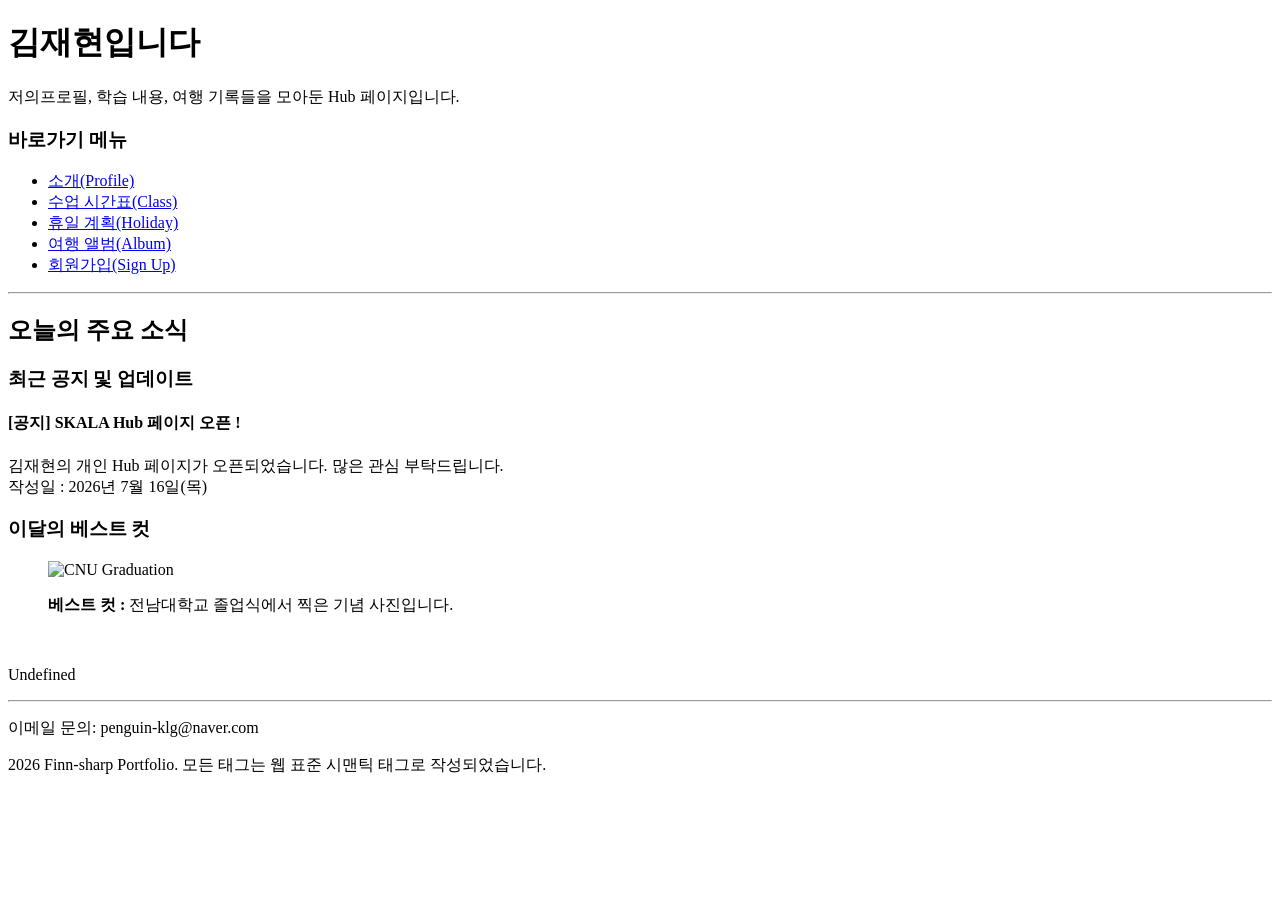
==== html/index.html @ 1177b096 "[FIX] - signUp.html 경로 수정" ====
<!DOCTYPE html>
<html lang="en">
<head>
    <meta charset="UTF-8">
    <meta name="viewport" content="width=device-width, initial-scale=1.0">
    <title>Welcome SKALA</title>
</head>
<body>
    <header>
        <h1>김재현입니다</h1>
        <p>저의프로필, 학습 내용, 여행 기록들을 모아둔 Hub 페이지입니다.</p>
    </header>
    <nav>
        <h3>바로가기 메뉴</h3>
        <ul>
            <li><a href="myProfile.html">소개(Profile)</a></li>
            <li><a href="myClass.html">수업 시간표(Class)</a></li>
            <li><a href="myHoliday.html">휴일 계획(Holiday)</a></li>
            <li><a href="myTrip.html">여행 앨범(Album)</a></li>
            <li><a href="signUp.html">회원가입(Sign Up)</a></li>
        </ul>
    </nav>
    <hr>
    <main>
        <section>
            <h2>오늘의 주요 소식</h2>
            <article>
                <h3>최근 공지 및 업데이트</h3>
                    <h4>[공지] SKALA Hub 페이지 오픈 !</h4>
                    <p>김재현의 개인 Hub 페이지가 오픈되었습니다. 많은 관심 부탁드립니다.
                    <br>작성일 : 2026년 7월 16일(목)</p>
            </article>
        </section>
        <section>
            <h3>이달의 베스트 컷</h3> 
            <figure>
                <img src="/media/img/graduate.png" alt="CNU Graduation" width="450">
                <p><b>베스트 컷 : </b> 전남대학교 졸업식에서 찍은 기념 사진입니다.</p><br>
            </figure>
        </section>
    </main>
    <aside>
        <p>Undefined</p>
    </aside> 
    <hr>       
    <footer>
        <p>이메일 문의: penguin-klg@naver.com</p>
        <p>2026 Finn-sharp Portfolio. 모든 태그는 웹 표준 시맨틱 태그로 작성되었습니다.</p>
    </footer>
</body>
</html>
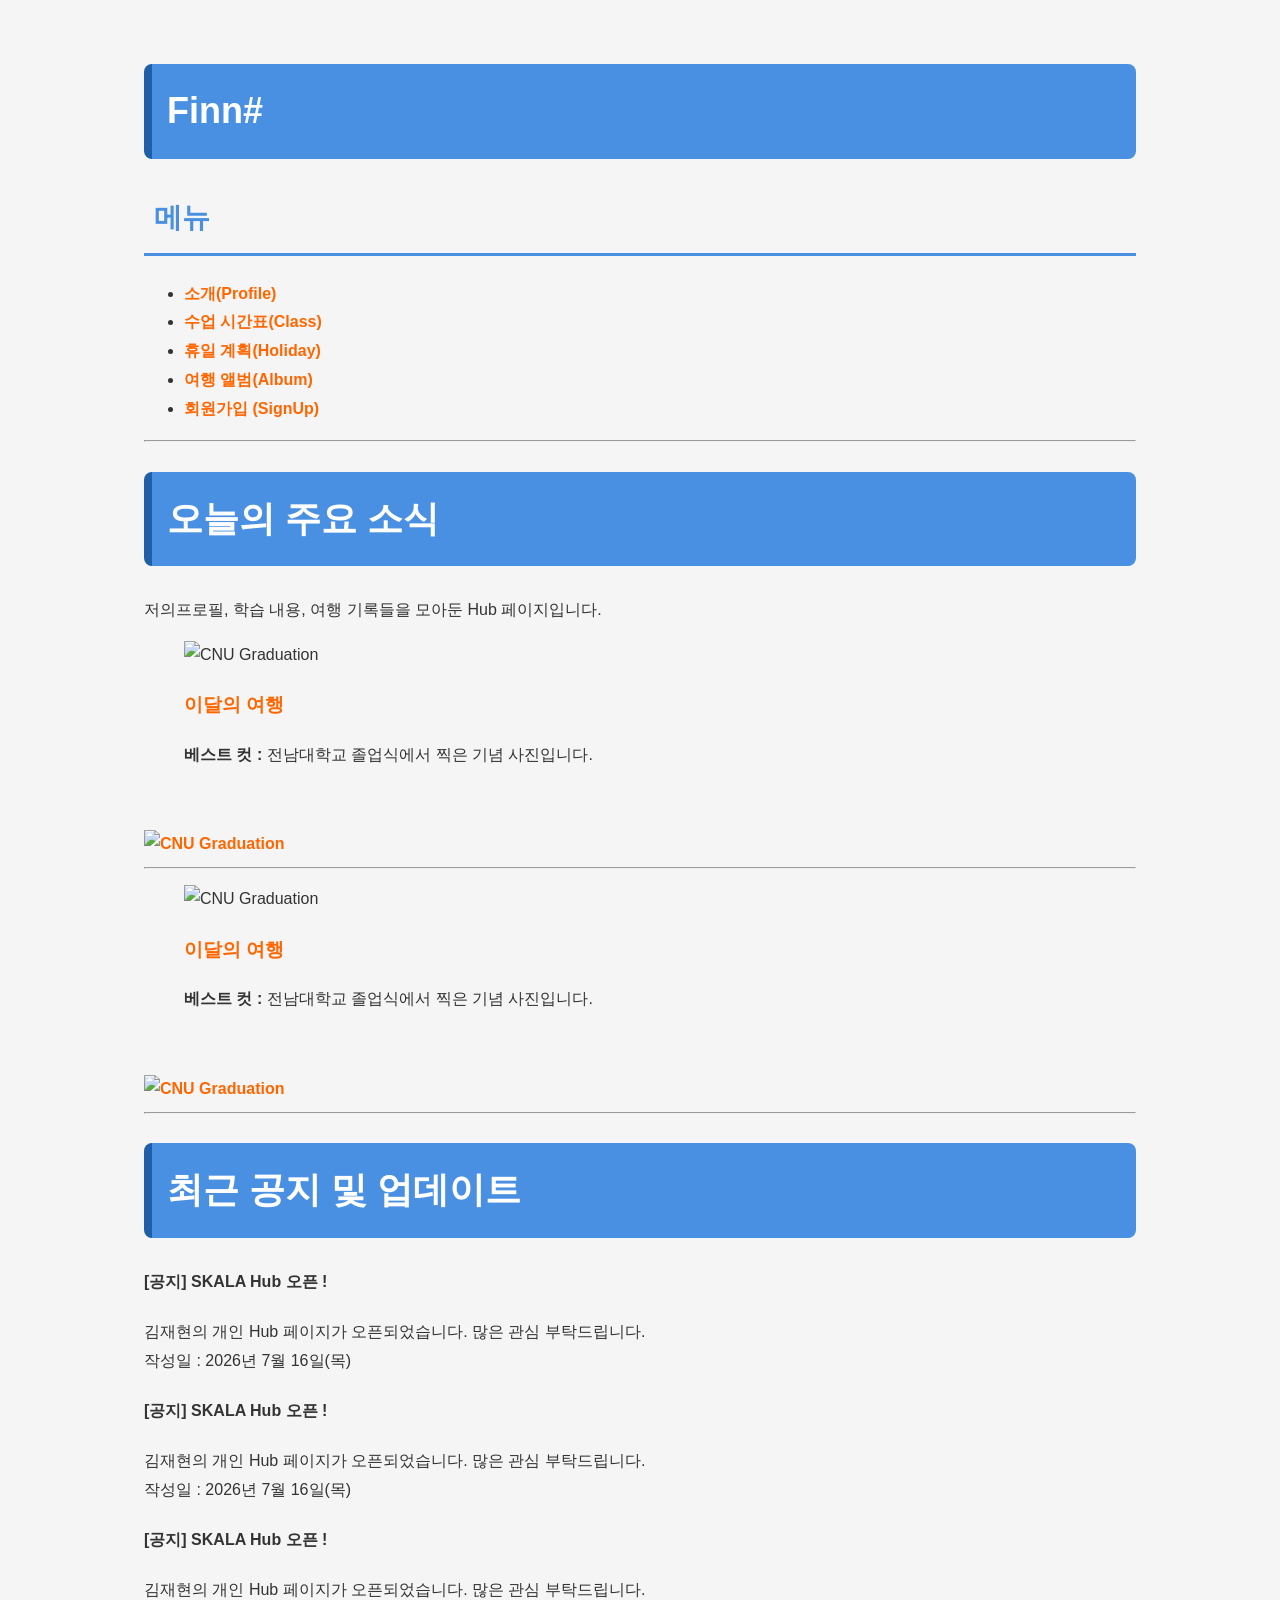
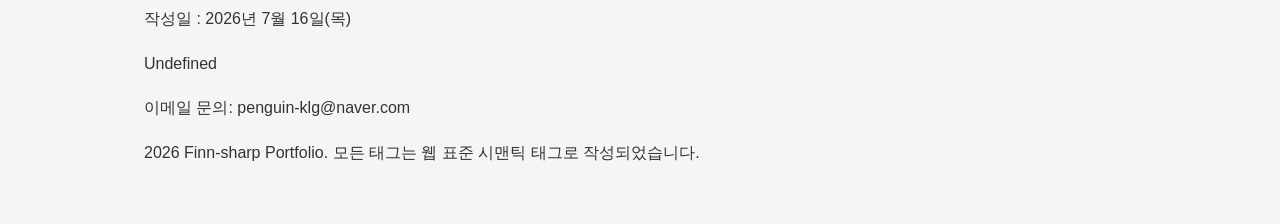
==== commit 800e2a04: "[sub2.2] - class=container, trip-card 추가" ====
--- a/html/index.html
+++ b/html/index.html
@@ -4,48 +4,80 @@
     <meta charset="UTF-8">
     <meta name="viewport" content="width=device-width, initial-scale=1.0">
     <title>Welcome SKALA</title>
+    <link rel="stylesheet" href="../css/style.css">
 </head>
 <body>
-    <header>
-        <h1>김재현입니다</h1>
-        <p>저의프로필, 학습 내용, 여행 기록들을 모아둔 Hub 페이지입니다.</p>
-    </header>
-    <nav>
-        <h3>바로가기 메뉴</h3>
-        <ul>
-            <li><a href="myProfile.html">소개(Profile)</a></li>
-            <li><a href="myClass.html">수업 시간표(Class)</a></li>
-            <li><a href="myHoliday.html">휴일 계획(Holiday)</a></li>
-            <li><a href="myTrip.html">여행 앨범(Album)</a></li>
-            <li><a href="signUp.html">회원가입(Sign Up)</a></li>
-        </ul>
-    </nav>
-    <hr>
-    <main>
-        <section>
-            <h2>오늘의 주요 소식</h2>
-            <article>
-                <h3>최근 공지 및 업데이트</h3>
-                    <h4>[공지] SKALA Hub 페이지 오픈 !</h4>
-                    <p>김재현의 개인 Hub 페이지가 오픈되었습니다. 많은 관심 부탁드립니다.
-                    <br>작성일 : 2026년 7월 16일(목)</p>
-            </article>
-        </section>
-        <section>
-            <h3>이달의 베스트 컷</h3> 
-            <figure>
-                <img src="/media/img/graduate.png" alt="CNU Graduation" width="450">
-                <p><b>베스트 컷 : </b> 전남대학교 졸업식에서 찍은 기념 사진입니다.</p><br>
-            </figure>
-        </section>
-    </main>
-    <aside>
-        <p>Undefined</p>
-    </aside> 
-    <hr>       
-    <footer>
-        <p>이메일 문의: penguin-klg@naver.com</p>
-        <p>2026 Finn-sharp Portfolio. 모든 태그는 웹 표준 시맨틱 태그로 작성되었습니다.</p>
-    </footer>
+    <div class="container">
+
+        <header>
+            <h1>Finn#</h1>
+            <h2 class="main_sub_text">메뉴</h2>
+            <nav>
+                <ul>
+                    <li><a href="myProfile.html">소개(Profile)</a></li>
+                    <li><a href="myClass.html">수업 시간표(Class)</a></li>
+                    <li><a href="myHoliday.html">휴일 계획(Holiday)</a></li>
+                    <li><a href="myTrip.html">여행 앨범(Album)</a></li>
+                    <li><a href="signUp.html">회원가입 (SignUp)</a></li>
+                </ul>
+            </nav>
+        </header>
+        <hr>
+        <main>
+            <section>
+                <h1 class="main_title">오늘의 주요 소식</h1>
+                <p>저의프로필, 학습 내용, 여행 기록들을 모아둔 Hub 페이지입니다.</p>
+            </section>
+            <section>
+                <figure class="card_info_box">
+                    <img src="/media/img/graduate.png" alt="CNU Graduation">
+                    <h3><a href="myTrip.html">이달의 여행</a></h3> 
+                    <p><b>베스트 컷 : </b> 전남대학교 졸업식에서 찍은 기념 사진입니다.</p><br>
+                </figure>
+                <div class="card_image_box">
+                    <a href="myTrip.html"><img src="/media/img/graduate.png" alt="CNU Graduation"></a>
+                </div>
+            </section>
+            <hr>
+            <section>
+                <figure class="card_info_box">
+                    <img src="/media/img/graduate.png" alt="CNU Graduation">
+                    <h3><a href="myTrip.html">이달의 여행</a></h3> 
+                    <p><b>베스트 컷 : </b> 전남대학교 졸업식에서 찍은 기념 사진입니다.</p><br>
+                </figure>
+                <div class="card_image_box">
+                    <a href="myTrip.html"><img src="/media/img/graduate.png" alt="CNU Graduation"></a>
+                </div>
+            </section>
+            <hr>
+            <section>    
+                <h1 class="main_title">최근 공지 및 업데이트</h1>
+                <article class="main_notice_card">                
+                        <h4 class="main_notice_title">[공지] SKALA Hub 오픈 !</h4>
+                        <p class="main_notice_text">김재현의 개인 Hub 페이지가 오픈되었습니다. 많은 관심 부탁드립니다.
+                        <br>작성일 : 2026년 7월 16일(목)</p>
+                </article>
+                <article class="main_notice_card">
+                        <h4 class="main_notice_title">[공지] SKALA Hub 오픈 !</h4>
+                        <p class="main_notice_text">김재현의 개인 Hub 페이지가 오픈되었습니다. 많은 관심 부탁드립니다.
+                        <br>작성일 : 2026년 7월 16일(목)</p>
+                </article>
+                <article class="main_notice_card">
+                        <h4 class="main_notice_title">[공지] SKALA Hub 오픈 !</h4>
+                        <p class="main_notice_text">김재현의 개인 Hub 페이지가 오픈되었습니다. 많은 관심 부탁드립니다.
+                        <br>작성일 : 2026년 7월 16일(목)</p>
+                </article>
+            </section>
+        </main>      
+        <footer>
+            <div>
+                <aside>
+                    <p>Undefined</p>
+                </aside> 
+                <p>이메일 문의: penguin-klg@naver.com</p>
+                <p>2026 Finn-sharp Portfolio. 모든 태그는 웹 표준 시맨틱 태그로 작성되었습니다.</p>
+            </div>
+        </footer>
+    </div>
 </body>
 </html>
--- a/css/style.css
+++ b/css/style.css
@@ -0,0 +1,54 @@
+/* 전체 페이지 스타일 */
+body {
+    font-family: "Noto Sans KR", sans-serif;
+    background-color: #f4f8fb;
+    color: #333;
+    line-height: 1.8;
+    margin: 0;
+    padding: 20px;
+}
+
+/* 제목 스타일 */
+h1 {
+    color: #ffffff;
+    background-color: #4a90e2;
+    font-size: 36px;
+    padding: 15px;
+    border-left: 8px solid #1f5fa8;
+    border-radius: 8px;
+}
+
+h2 {
+    color: #4a90e2;
+    font-size: 28px;
+    padding: 10px;
+    border-bottom: 3px solid #4a90e2;
+}
+
+/* 링크 스타일 */
+a {
+    color: #ff6600;
+    text-decoration: none;
+    font-weight: bold;
+}
+
+
+/* subject 2.2 - 박스 모델의 이해*/
+a:hover {
+    color: #cc3300;
+    text-decoration: underline;
+}
+
+
+body {
+    margin: 0;
+    background-color: #f5f5f5;
+    font-family: Arial, sans-serif;
+}
+
+.container {
+    width: 80%;
+    max-width: 1000px;
+    margin: 0 auto;   /* 가운데 정렬 */
+    padding: 20px;
+}
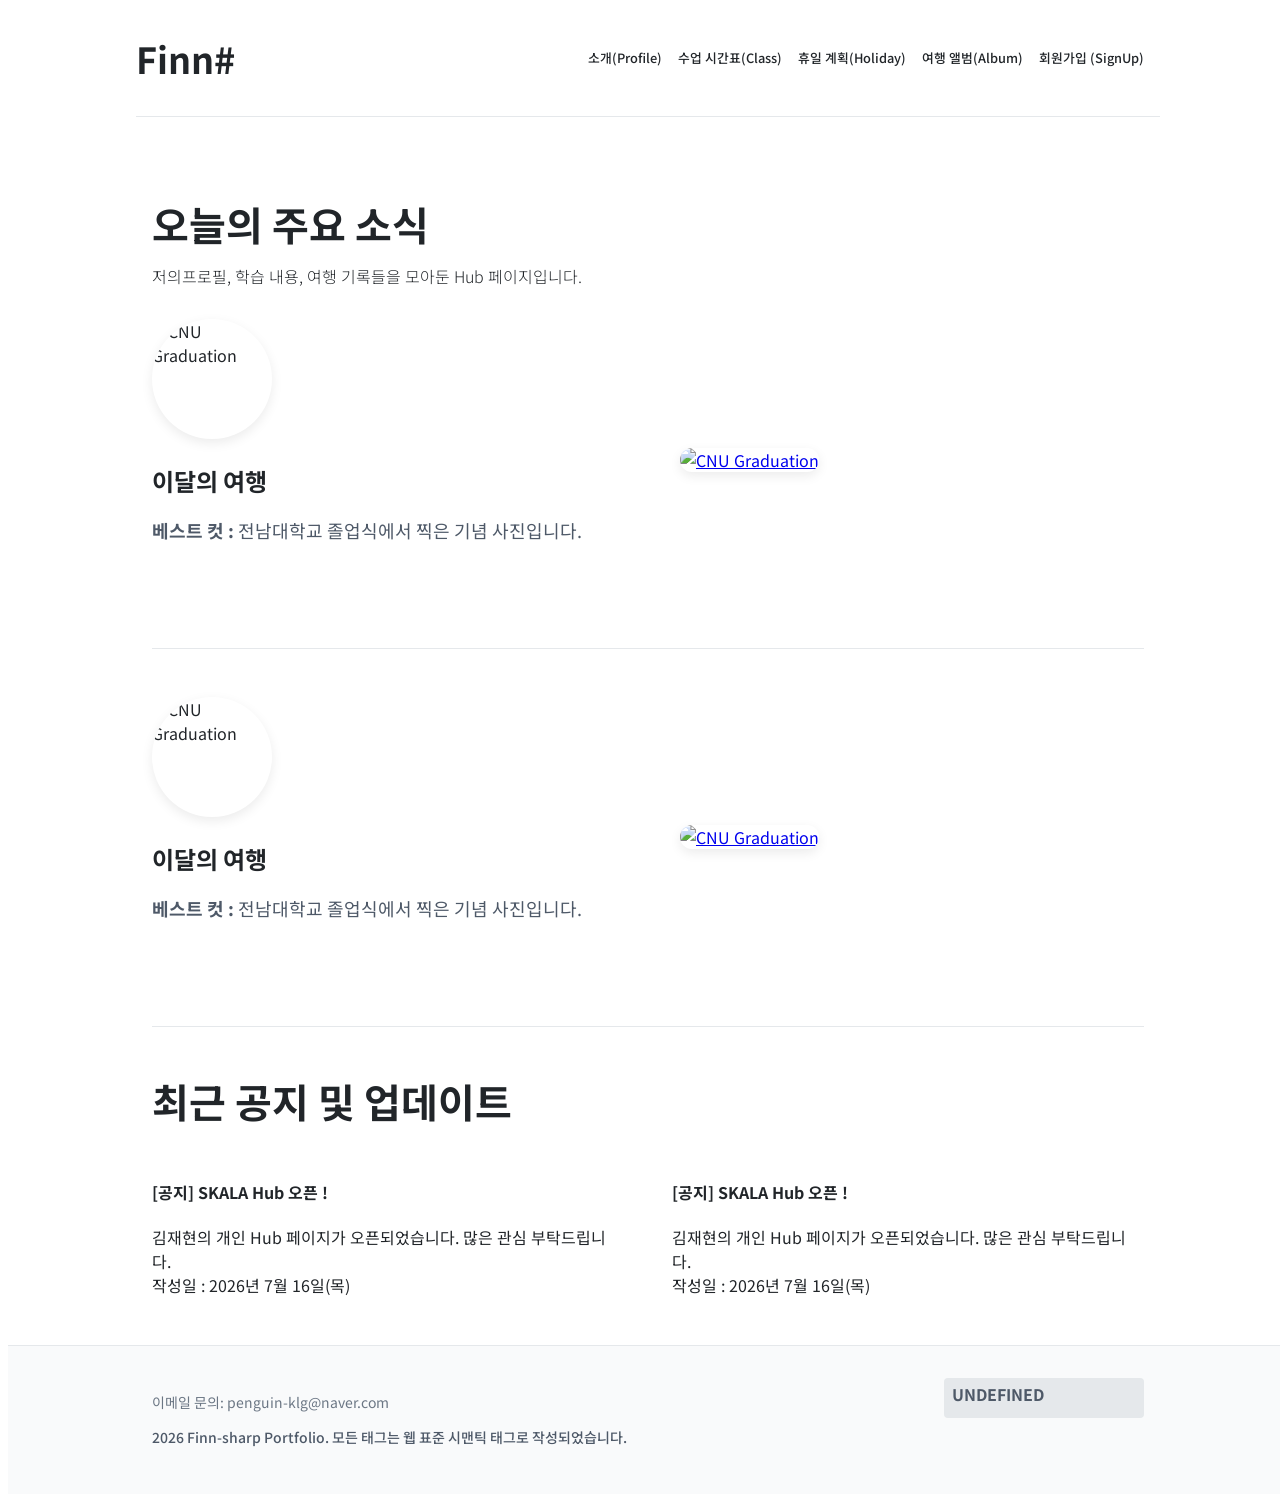
==== commit 1af31aba: "Merge pull request #10 from finn-sharp/sub2.4/layout [Subject] 과제 2.4 수행에 따른 병합 요청" ====
--- a/html/index.html
+++ b/html/index.html
@@ -7,77 +7,75 @@
     <link rel="stylesheet" href="../css/style.css">
 </head>
 <body>
-    <div class="container">
-
-        <header>
-            <h1>Finn#</h1>
-            <h2 class="main_sub_text">메뉴</h2>
-            <nav>
-                <ul>
-                    <li><a href="myProfile.html">소개(Profile)</a></li>
-                    <li><a href="myClass.html">수업 시간표(Class)</a></li>
-                    <li><a href="myHoliday.html">휴일 계획(Holiday)</a></li>
-                    <li><a href="myTrip.html">여행 앨범(Album)</a></li>
-                    <li><a href="signUp.html">회원가입 (SignUp)</a></li>
-                </ul>
-            </nav>
-        </header>
-        <hr>
-        <main>
-            <section>
-                <h1 class="main_title">오늘의 주요 소식</h1>
-                <p>저의프로필, 학습 내용, 여행 기록들을 모아둔 Hub 페이지입니다.</p>
-            </section>
-            <section>
-                <figure class="card_info_box">
+    <header>
+        <h1 class="logo"><a href="index.html">Finn#</a></h1>
+        <h1 class="main_sub_text">메뉴</h1>
+        <nav>
+            <ul class="main_nav">
+                <li><a href="myProfile.html">소개(Profile)</a></li>
+                <li><a href="myClass.html">수업 시간표(Class)</a></li>
+                <li><a href="myHoliday.html">휴일 계획(Holiday)</a></li>
+                <li><a href="myTrip.html">여행 앨범(Album)</a></li>
+                <li><a href="signUp.html">회원가입 (SignUp)</a></li>
+            </ul>
+        </nav>
+    </header>
+    <hr>
+    <main class="container">
+        <section class="main_title">
+            <h1>오늘의 주요 소식</h1>
+            <p>저의프로필, 학습 내용, 여행 기록들을 모아둔 Hub 페이지입니다.</p>
+        </section>
+        <section class=""card_info>
+            <div class="card_info_box">
+                <figure >
                     <img src="/media/img/graduate.png" alt="CNU Graduation">
                     <h3><a href="myTrip.html">이달의 여행</a></h3> 
                     <p><b>베스트 컷 : </b> 전남대학교 졸업식에서 찍은 기념 사진입니다.</p><br>
                 </figure>
-                <div class="card_image_box">
-                    <a href="myTrip.html"><img src="/media/img/graduate.png" alt="CNU Graduation"></a>
-                </div>
-            </section>
+                <a class="card_info_image" href="myTrip.html">
+                    <img src="/media/img/graduate.png" alt="CNU Graduation">
+                </a>
+            </div>
             <hr>
-            <section>
-                <figure class="card_info_box">
+            <div class="card_info_box">
+                <figure >
                     <img src="/media/img/graduate.png" alt="CNU Graduation">
                     <h3><a href="myTrip.html">이달의 여행</a></h3> 
                     <p><b>베스트 컷 : </b> 전남대학교 졸업식에서 찍은 기념 사진입니다.</p><br>
                 </figure>
-                <div class="card_image_box">
-                    <a href="myTrip.html"><img src="/media/img/graduate.png" alt="CNU Graduation"></a>
-                </div>
-            </section>
-            <hr>
-            <section>    
-                <h1 class="main_title">최근 공지 및 업데이트</h1>
-                <article class="main_notice_card">                
-                        <h4 class="main_notice_title">[공지] SKALA Hub 오픈 !</h4>
-                        <p class="main_notice_text">김재현의 개인 Hub 페이지가 오픈되었습니다. 많은 관심 부탁드립니다.
-                        <br>작성일 : 2026년 7월 16일(목)</p>
-                </article>
-                <article class="main_notice_card">
-                        <h4 class="main_notice_title">[공지] SKALA Hub 오픈 !</h4>
-                        <p class="main_notice_text">김재현의 개인 Hub 페이지가 오픈되었습니다. 많은 관심 부탁드립니다.
-                        <br>작성일 : 2026년 7월 16일(목)</p>
-                </article>
-                <article class="main_notice_card">
-                        <h4 class="main_notice_title">[공지] SKALA Hub 오픈 !</h4>
-                        <p class="main_notice_text">김재현의 개인 Hub 페이지가 오픈되었습니다. 많은 관심 부탁드립니다.
-                        <br>작성일 : 2026년 7월 16일(목)</p>
-                </article>
-            </section>
-        </main>      
-        <footer>
+                <a class="card_info_image" href="myTrip.html">
+                    <img src="/media/img/graduate.png" alt="CNU Graduation">
+                </a>
+            </div>
+        </section>
+        <hr>
+        <section class="main_title">
+            <h1>최근 공지 및 업데이트</h1>
+        </section>
+        <section class="card_notice">    
+            <article class="card_notice_item">                
+                    <h4 class="card_notice_title">[공지] SKALA Hub 오픈 !</h4>
+                    <p class="card_notice_summary">김재현의 개인 Hub 페이지가 오픈되었습니다. 많은 관심 부탁드립니다.
+                    <br>작성일 : 2026년 7월 16일(목)</p>
+            </article>
+            <article class="card_notice_item">
+                    <h4 class="card_notice_title">[공지] SKALA Hub 오픈 !</h4>
+                    <p class="card_notice_summary">김재현의 개인 Hub 페이지가 오픈되었습니다. 많은 관심 부탁드립니다.
+                    <br>작성일 : 2026년 7월 16일(목)</p>
+            </article>
+        </section>
+    </main>      
+    <footer>
+        <div class="container">
+            <aside> 
+                <p>Undefined</p>
+            </aside> 
             <div>
-                <aside>
-                    <p>Undefined</p>
-                </aside> 
                 <p>이메일 문의: penguin-klg@naver.com</p>
                 <p>2026 Finn-sharp Portfolio. 모든 태그는 웹 표준 시맨틱 태그로 작성되었습니다.</p>
             </div>
-        </footer>
-    </div>
+        </div>
+    </footer>
 </body>
 </html>
--- a/css/style.css
+++ b/css/style.css
@@ -1,54 +1,581 @@
-/* 전체 페이지 스타일 */
+/* ==========================================================================
+   1. GOOGLE FONTS (구글 폰트 불러오기)
+   ========================================================================== */
+@import url('https://fonts.googleapis.com/css2?family=Noto+Sans+KR:wght@400;500;700&display=swap');
+
+/* ==========================================================================
+   2. GLOBAL & HEADER STYLE (기본 공통 및 상단 바)
+   ========================================================================== */
+* {
+  box-sizing: border-box;
+  font-family: 'Noto Sans KR', -apple-system, BlinkMacSystemFont, sans-serif;
+}
+figure {
+  margin:0; /* figure 자체적으로 적용되는 margin이 있음 */
+  margin-bottom: 2rem;
+}
+
 body {
-    font-family: "Noto Sans KR", sans-serif;
-    background-color: #f4f8fb;
-    color: #333;
-    line-height: 1.8;
-    margin: 0;
+  /* layout */
+  display:flex;
+  flex-direction: column;
+  width: 100%;
+  height: 100%;
+  min-width: 600px;
+  min-height: 100vh;
+  
+  /* skin */
+  background-color: #ffffff;
+  color: #212529;
+}
+main {
+  flex:1;
+}
+
+/* 전체 h1,h2 tag 대상 제목 스타일 변경 */
+h1 {
+    color: #212529;
+    font-size: 36px;
+}
+
+h2 {
+    color: black;
+    font-size: 28px;
+    padding-bottom: 15px;
+    border-bottom: 3px solid #212529;
+}
+/* 회원가입 페이지 */
+button,
+input[type="submit"],
+input[type="reset"] {
+    background-color: #212529;
+    color: white;
+    border: none;
+    padding: 12px 30px;
+    border-radius: 8px;
+    font-size: 16px;
+    font-weight: bold;
+    cursor: pointer;
+    transition: background-color 0.3s;
+}
+
+#userEmail,
+select[name="emailDomain"] {
+    width: auto;
+}
+
+button:hover,
+input[type="submit"]:hover,
+input[type="reset"]:hover {
+    background-color: #212529;
+}
+
+input[type="text"],
+input[type="password"],
+input[type="date"],
+select,
+textarea {
+    width: 100%;
+    padding: 10px;
+    border: 1px solid #706f6f;
+    border-radius: 8px;
+    box-sizing: border-box;
+}
+
+input[type="radio"],
+input[type="checkbox"] {
+    width: auto;
+    margin-right: 5px;
+}
+
+fieldset {
+    border: 2px solid #212529;
+    border-radius: 10px;
     padding: 20px;
-}
-
-/* 제목 스타일 */
-h1 {
-    color: #ffffff;
-    background-color: #4a90e2;
-    font-size: 36px;
-    padding: 15px;
-    border-left: 8px solid #1f5fa8;
-    border-radius: 8px;
-}
-
-h2 {
-    color: #4a90e2;
-    font-size: 28px;
-    padding: 10px;
-    border-bottom: 3px solid #4a90e2;
-}
-
-/* 링크 스타일 */
-a {
-    color: #ff6600;
-    text-decoration: none;
+    margin-bottom: 20px;
+    background-color:white;
+}
+
+legend {
     font-weight: bold;
-}
-
-
-/* subject 2.2 - 박스 모델의 이해*/
-a:hover {
-    color: #cc3300;
-    text-decoration: underline;
-}
-
-
-body {
-    margin: 0;
-    background-color: #f5f5f5;
-    font-family: Arial, sans-serif;
+    color: #212529;
+    padding: 0 10px;
+}
+
+/* 시간표 페이지  */
+table {
+    width: 100%;
+    border-collapse: collapse;
+    margin-top: 20px;
+    background-color: white;
+}
+
+th {
+    background-color: #212529;
+    color: white;
+    padding: 12px;
+    border: 1px solid #ddd;
+}
+
+td {
+    padding: 12px;
+    border: 1px solid #ddd;
+    text-align: center;
+}
+
+tr:nth-child(even) {
+    background-color: #f2f2f2;
+}
+
+tr:hover {
+    background-color: #e8f5e9;
+}
+
+
+
+/* Semantic HTML - <header> */
+header {
+  /* layout */
+  width:100%;
+  margin: 0 auto;
+  padding-inline: max(1rem, calc((100vw - 1024px) / 2));
+  position: sticky;
+  top: 0;
+  display: flex;
+  justify-content: space-between;
+  align-items: center;
+  z-index: 50;
+  
+  /* skin */
+  background-color: #ffffff;  
+}
+
+.logo a {
+  /* layout */
+  z-index: 100;
+
+  /* interaction */
+  text-decoration:none;
+  outline:none;
+  color:inherit;
+}
+.logo:hover{
+  transform: scale(1.1);
+}
+
+nav {
+  /* layout */
+  display: none;
+  position: absolute;
+  left: 0;
+  right: 0;
+  top: 100%;
+}
+
+.main_sub_text {
+  /* layout  */
+  display: block;
+  padding-right:3.3px;
+}
+.main_sub_text:hover{
+  /* interaction */
+  transform: scale(1.1);
+}
+
+.main_nav {
+  /* layout */
+  display: flex;  
+  flex-direction: column;
+  gap: 0.5rem;
+  padding-right:1rem;
+  
+  /* skin */
+  list-style: none;
+}
+
+.main_nav>li {
+  /* layout */
+  display: block;
+  
+  /* skin */
+  line-height: 1.25rem;
+  font-size: 0.5rem;
+  font-weight: 700;
+  
+  /* interaction */
+  transition: all 150ms cubic-bezier(0.4, 0, 0.2, 1);
+}
+
+li a {
+  /* skin */
+  color: inherit;
+
+  /* interaction */
+  text-decoration: none;
+}
+
+hr {
+  /* layout */
+  width: 100%; 
+  height: 1px;          
+  max-width: 1024px;
+  margin-bottom: 3rem;  
+
+  /* skin */
+  background: #e5e8eb;  
+  border: 0;    
 }
 
 .container {
-    width: 80%;
-    max-width: 1000px;
-    margin: 0 auto;   /* 가운데 정렬 */
-    padding: 20px;
-}+    /* layout */
+    width: 100%;
+    margin: 0 auto;
+    padding-inline:1rem;
+}
+
+section {
+  /* layout */
+  margin-bottom: 4rem;
+}
+
+/* Semantic HTML - <footer> */
+footer {
+  margin-top:auto;
+  width: 100%;
+  margin: 0 auto;
+  padding: 2rem 0 ; 
+  
+  background-color: #f9fafb; /* 당근마켓 느낌의 은은하고 깔끔한 배경색 */
+  border-top: 1px solid #e5e8eb; /* 상단 구분선 */
+}
+
+footer div{
+  display: flex;
+  flex-direction: row;
+  justify-content: space-between;
+}
+footer div div {
+  order:0;
+  display:inline-block;
+  margin: 0;
+}
+footer div div p {  
+  /* skin */
+  line-height: 1.5;
+  font-size: 0.875rem;
+  color: #6b7684; /* 본문보다 살짝 흐린 회색으로 서브 느낌 부여 */
+}
+footer div div p:nth-child(2) {
+  color: #4e5968;    
+  font-weight: 500;
+}
+
+footer div aside {
+  /* Temp - Layout */
+  width:200px;
+  height:40px;
+  
+  /* layout */
+  order:1;
+  display: block;
+  align-items: center;
+  padding: 0.25rem 0.5rem;
+  margin-bottom: 0.25rem;
+  
+  /* skin */
+  border-radius: 4px;
+  background-color: #e5e8eb;
+}
+
+footer div aside p {
+  /* layout */
+  margin: 0;
+  
+  /* skin */
+  font-size: 0.7s5rem;
+  font-weight: 700;
+  text-transform: uppercase;
+  color: #4e5968;
+}
+
+
+/* ==========================================================================
+   3. index.html CSS (공통 + Mobile)
+   ========================================================================== */
+/* Main - Title */
+   .main_title > h1 {
+  /* layout */
+  margin-bottom: 1rem;
+  
+  /* skin */
+  color: #212529;
+  font-size: 2.5rem;
+  font-weight: 700;
+  line-height: 1.3;
+  text-align: left;
+}
+.main_title > p {
+  /* layout */
+  margin-bottom: 2rem;
+  
+  /* skin */
+  color: #212529;
+  font-size: 1rem;
+  font-weight: 300;
+  line-height: 1.3;
+  text-align: left;
+}
+
+/* Main - Card */
+/* Mobile용에선 Desktop용 이미지 제거 */
+.card_info_image {
+  /* layout */
+  display: none;
+}
+.card_info {
+  /* layout */
+  display: flex;
+  flex-direction: column;
+  justify-content: space-between;
+  width: 100%;
+}
+.card_info_box{
+  /* layout */
+  flex:1;
+  margin: 0 auto;
+  gap: 4rem;
+}
+.card_info_box figure img  {
+  /* layout */
+  width: 100%;
+  height: auto;
+  object-fit: cover;
+  
+  /* skin */
+  border-radius: 12px;
+  box-shadow: 0 4px 12px rgba(0, 0, 0, 0.08);
+}
+.card_info_box{
+  /* layout */
+  margin: 0px;
+}
+.card_info_box h3 a {
+  /* skin */
+  font-size: 1.5rem;
+  color: #212529;
+  text-decoration: none;
+}
+.card_info_box p {
+  /* layout */
+  margin: 0;
+  
+  /* skin */
+  font-size: 1.125rem;
+  line-height: 1.5;
+  color: #4e5968;
+}
+
+/* Main - Notice */
+.card_notice {
+  /* layout */
+  display: flex;
+  flex-wrap: wrap;
+  gap: 3rem;
+}
+.card_notice_item {
+  /* layout */
+  flex: 1 1 300px; 
+  max-width: 800px;
+}
+
+/* ==========================================================================
+   4. myTrip.html CSS (공통 + Mobile)
+   ========================================================================== */
+/* 앨범 제목 및 노래 배치 */
+.trip-title {
+  /* layout */
+  display: flex;
+  justify-content: space-between;
+  align-items: center;
+}
+.tirip-title audio {
+  max-width: 2rem;
+}
+
+/* 카드 CSS */
+.trip-gallery {
+  /* layout */
+  display: grid;
+  grid-template-columns: 1fr;
+  gap: 1.5rem;
+}
+
+.trip-card {
+  /* layout */
+  display: flex;
+  flex-direction: column;
+  padding: 1.5rem;
+  
+  /* skin */
+  background: #ffffff;
+  border: 1px solid #f2f4f6; 
+  border-radius: 20px; 
+  box-shadow: 0 4px 16px rgba(0, 0, 0, 0.03), 0 1px 2px rgba(0, 0, 0, 0.02);
+  transition: transform 0.3s cubic-bezier(0.21, 1.02, 0.43, 1.01), 
+              box-shadow 0.3s cubic-bezier(0.21, 1.02, 0.43, 1.01);
+  cursor: pointer;
+}
+
+.trip-card:hover {
+  /* skin */
+  box-shadow: 0 20px 32px rgba(0, 0, 0, 0.08);
+  
+  /* interaction */
+  transform: translateY(-6px);
+}
+
+.trip-card img, .trip-video {
+  /* layout */
+  width: 100%;
+  height: 220px;
+  margin-bottom: 1.25rem;
+  
+  /* skin */
+  object-fit: cover;
+  border-radius: 14px;
+  background-color: #f9fafb;
+}
+
+.trip-card h3 {
+  /* layout */
+  margin: 0 0 0.6rem 0;
+  
+  /* skin */
+  font-size: 1.35rem;
+  font-weight: 700;
+  color: #191f28; 
+  line-height: 1.4;
+}
+
+.trip-card p {
+  /*  */
+  font-size: 0.95rem;
+  line-height: 1.6;
+  color: #4e5968;
+  margin: 0;
+  display: -webkit-box;
+  -webkit-line-clamp: 3;
+  -webkit-box-orient: vertical;
+  overflow: hidden;
+}
+
+
+/* ==========================================================================
+   4. Desktop(786 이상) - index.html
+   ========================================================================== */
+@media (min-width: 768px) {
+  nav {
+    /* layout */
+    position: static;
+    display: block;
+    padding: 0;
+    
+    /* skin */
+    background-color: transparent;
+  }
+  .main_sub_text {
+    /* layout */
+    display: none;
+  }
+  .main_nav {
+    /* layout */
+    flex-direction: row;
+    align-items: center;
+    gap: 16px;
+    padding-right: 1rem;
+    
+    /* skin */
+    list-style:none;
+  }
+  .main_nav > li {
+    /* layout */
+    display: inline; /* inline - 한줄 배치임*/
+    
+    /* skin */
+    font-size: 0.8rem;
+    line-height: 1.75rem;
+    font-weight: 500;
+    
+    /* interaction */
+    transition: all 150ms cubic-bezier(1, 0.2, 0, 0.4);
+  }
+  .container {
+     /* layout */
+    width: 100%;
+    max-width: 1024px;
+    margin: 0 auto;
+    padding-inline: 1rem;
+  }
+  section {
+    /* layout */
+    margin: 2rem 0rem;
+  }
+
+  /* Main - Card */
+  .card_info {
+    /* layout */
+    display:flex;
+    flex-direction: column;
+    justify-content: space-between;
+    align-items: center;
+  }
+  .card_info_box {
+    /* layout */
+    display:flex;
+    flex-direction:row;
+    align-items:center;
+    margin-bottom: 3rem;
+  }
+  .card_info_box figure {
+    /* layout */
+    flex: 1;
+    order: 0;               /* 모바일 순서 초기화 */
+    align-items: flex-start; /* 좌측 정렬 */
+    
+    /* skin */
+    text-align: left;
+  }
+  .card_info_box figure img {
+    /* layout */
+    display: block;
+    width: 120px;
+    height: 120px;
+    object-fit: cover;
+    margin-bottom: 1.5rem;
+    
+    /* skin */
+    border-radius: 50%;
+  }
+  .card_info_image{
+    /* layout */
+    display: block;
+    flex: 1;
+    order: 1;              
+  }
+  .card_info_image img {
+    /* layout */
+    width: 100%;
+    object-fit: cover;
+    
+    /* skin */
+    border-radius: 12px;
+    box-shadow: 0 4px 12px rgba(0, 0, 0, 0.08);
+  }
+  
+  /* myTrip.html - 1열 정렬  */
+  .trip-gallery {
+      grid-template-columns: repeat(3, minmax(0, 1fr));
+    }
+}
+
+
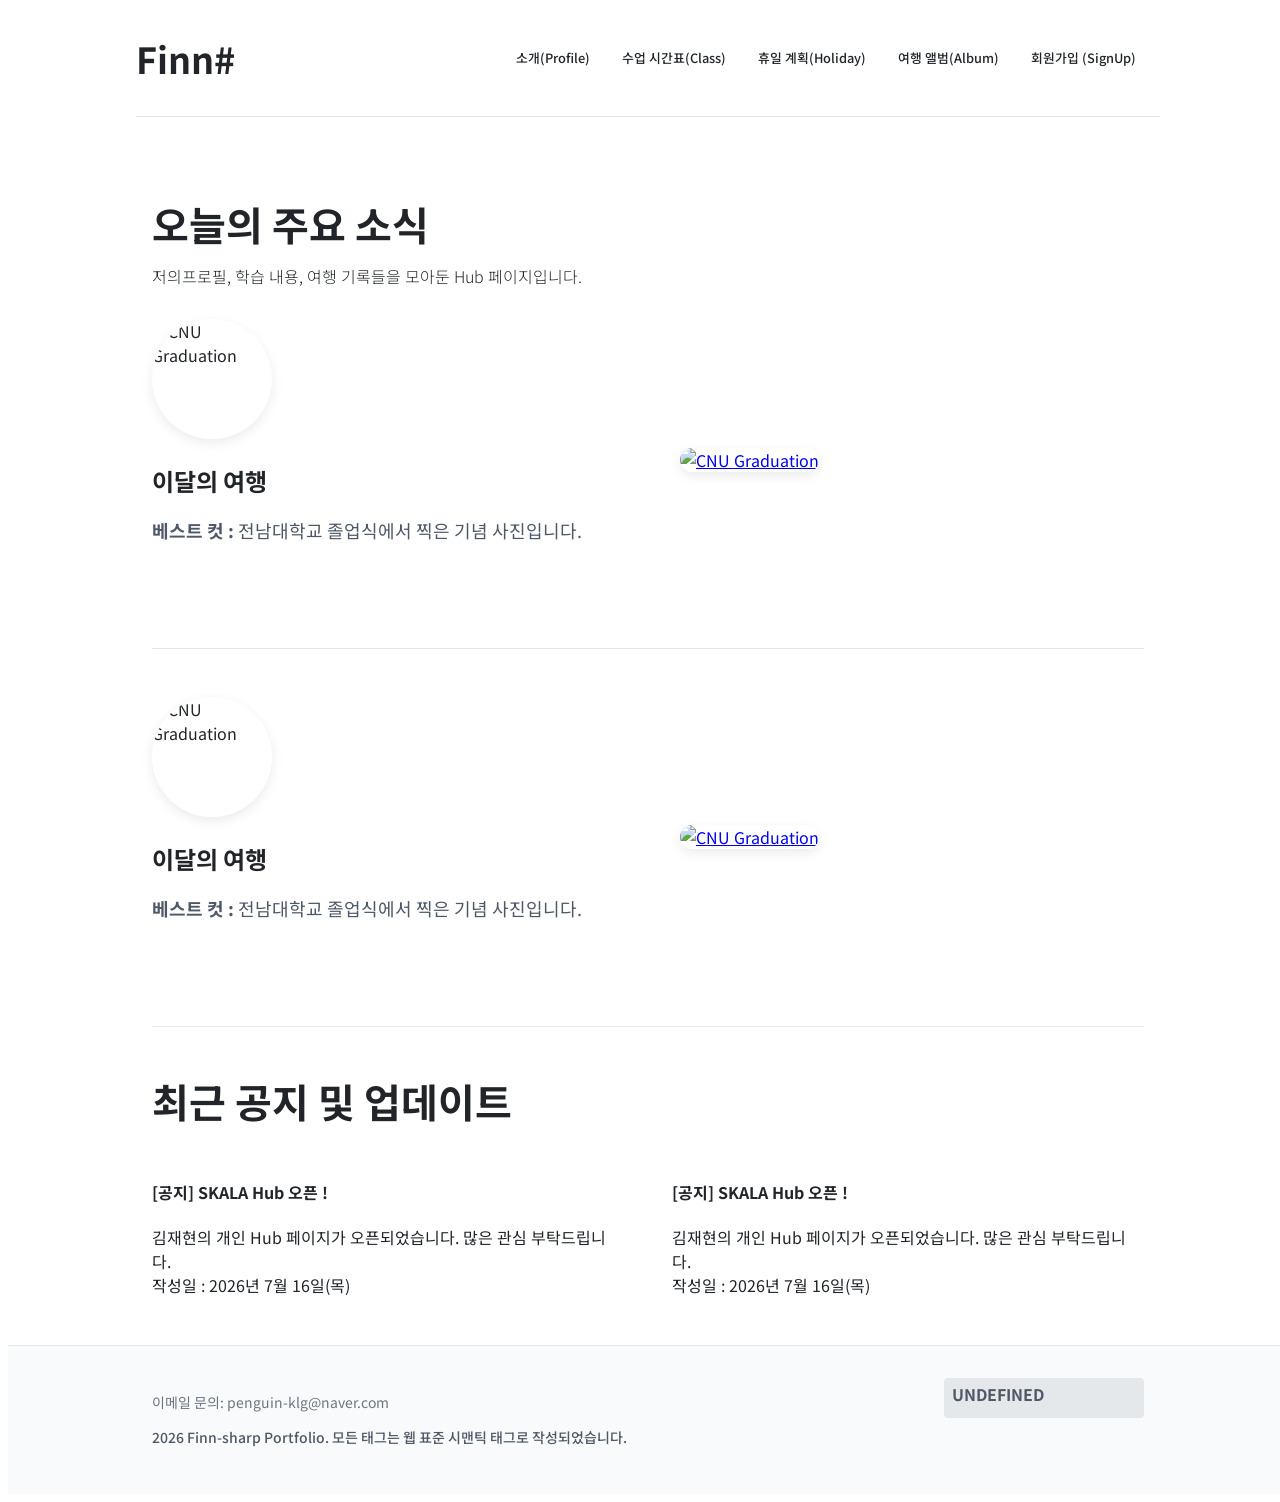
==== commit f7a40cca: "[Deploy] - 배포를 위해 asset 참조 경로 수정" ====
--- a/html/index.html
+++ b/html/index.html
@@ -9,7 +9,8 @@
 <body>
     <header>
         <h1 class="logo"><a href="index.html">Finn#</a></h1>
-        <h1 class="main_sub_text">메뉴</h1>
+        <input type="checkbox" id="menu-trigger">
+        <label for="menu-trigger" class="main_sub_text">메뉴</label>
         <nav>
             <ul class="main_nav">
                 <li><a href="myProfile.html">소개(Profile)</a></li>
@@ -29,23 +30,23 @@
         <section class=""card_info>
             <div class="card_info_box">
                 <figure >
-                    <img src="/media/img/graduate.png" alt="CNU Graduation">
+                    <img src="../media/img/graduate.png" alt="CNU Graduation">
                     <h3><a href="myTrip.html">이달의 여행</a></h3> 
                     <p><b>베스트 컷 : </b> 전남대학교 졸업식에서 찍은 기념 사진입니다.</p><br>
                 </figure>
                 <a class="card_info_image" href="myTrip.html">
-                    <img src="/media/img/graduate.png" alt="CNU Graduation">
+                    <img src="../media/img/graduate.png" alt="CNU Graduation">
                 </a>
             </div>
             <hr>
             <div class="card_info_box">
                 <figure >
-                    <img src="/media/img/graduate.png" alt="CNU Graduation">
+                    <img src="../media/img/graduate.png" alt="CNU Graduation">
                     <h3><a href="myTrip.html">이달의 여행</a></h3> 
                     <p><b>베스트 컷 : </b> 전남대학교 졸업식에서 찍은 기념 사진입니다.</p><br>
                 </figure>
                 <a class="card_info_image" href="myTrip.html">
-                    <img src="/media/img/graduate.png" alt="CNU Graduation">
+                    <img src="../media/img/graduate.png" alt="CNU Graduation">
                 </a>
             </div>
         </section>
--- a/css/style.css
+++ b/css/style.css
@@ -56,7 +56,13 @@
     font-size: 16px;
     font-weight: bold;
     cursor: pointer;
-    transition: background-color 0.3s;
+    transition: background-color 0.3s ease, color 0.3s ease;
+    border-color: #000000;
+  }
+  
+input[type="submit"]:hover, input[type="reset"]:hover {
+  background-color: rgb(143, 143, 143) !important; /* 마우스 올렸을 때 진해질 배경색 */
+  color: #000000;            /* 마우스 올렸을 때 바뀔 글자색 */
 }
 
 #userEmail,
@@ -137,6 +143,7 @@
 header {
   /* layout */
   width:100%;
+  height: auto;
   margin: 0 auto;
   padding-inline: max(1rem, calc((100vw - 1024px) / 2));
   position: sticky;
@@ -159,33 +166,51 @@
   outline:none;
   color:inherit;
 }
+
 .logo:hover{
   transform: scale(1.1);
 }
 
 nav {
   /* layout */
-  display: none;
+  display: block;
   position: absolute;
   left: 0;
   right: 0;
   top: 100%;
+
+  background-color: white;
+}
+
+#menu-trigger {
+    display: none;
 }
 
 .main_sub_text {
   /* layout  */
+  cursor: pointer;
   display: block;
-  padding-right:3.3px;
+  padding-inline:3.3px;
+
+  /* skin */
+  font-size:24px;
+  font-weight: bold;
+  border-radius: 5px;
+
+  /* interaction */
+  transition: background-color 0.3s ease, color 0.3s ease;
 }
 .main_sub_text:hover{
   /* interaction */
   transform: scale(1.1);
+  background-color:black ;
+  color: white;
 }
 
 .main_nav {
   /* layout */
-  display: flex;  
-  flex-direction: column;
+  display: none;  
+  flex-direction: column ;
   gap: 0.5rem;
   padding-right:1rem;
   
@@ -198,21 +223,39 @@
   display: block;
   
   /* skin */
-  line-height: 1.25rem;
-  font-size: 0.5rem;
+  text-align: right;
+  line-height: 2rem;
+  font-size: 1rem;
   font-weight: 700;
   
   /* interaction */
   transition: all 150ms cubic-bezier(0.4, 0, 0.2, 1);
 }
 
+#menu-trigger:checked ~ nav .main_nav{
+    display: flex;
+    transition: all 150ms cubic-bezier(0.4, 0, 0.2, 1);
+}
+
 li a {
+  /* layout */
+  padding-inline:0.5rem;
+
   /* skin */
   color: inherit;
+  border-radius: 5px;
 
   /* interaction */
   text-decoration: none;
-}
+  transition: background-color 0.3s ease, color 0.3s ease;
+}
+li a:hover{
+  /* interaction */
+  transform: scale(1.1);
+  background-color:black ;
+  color: white;
+}
+
 
 hr {
   /* layout */
@@ -489,6 +532,7 @@
   }
   .main_nav {
     /* layout */
+    display: flex ;
     flex-direction: row;
     align-items: center;
     gap: 16px;
@@ -578,4 +622,3 @@
     }
 }
 
-
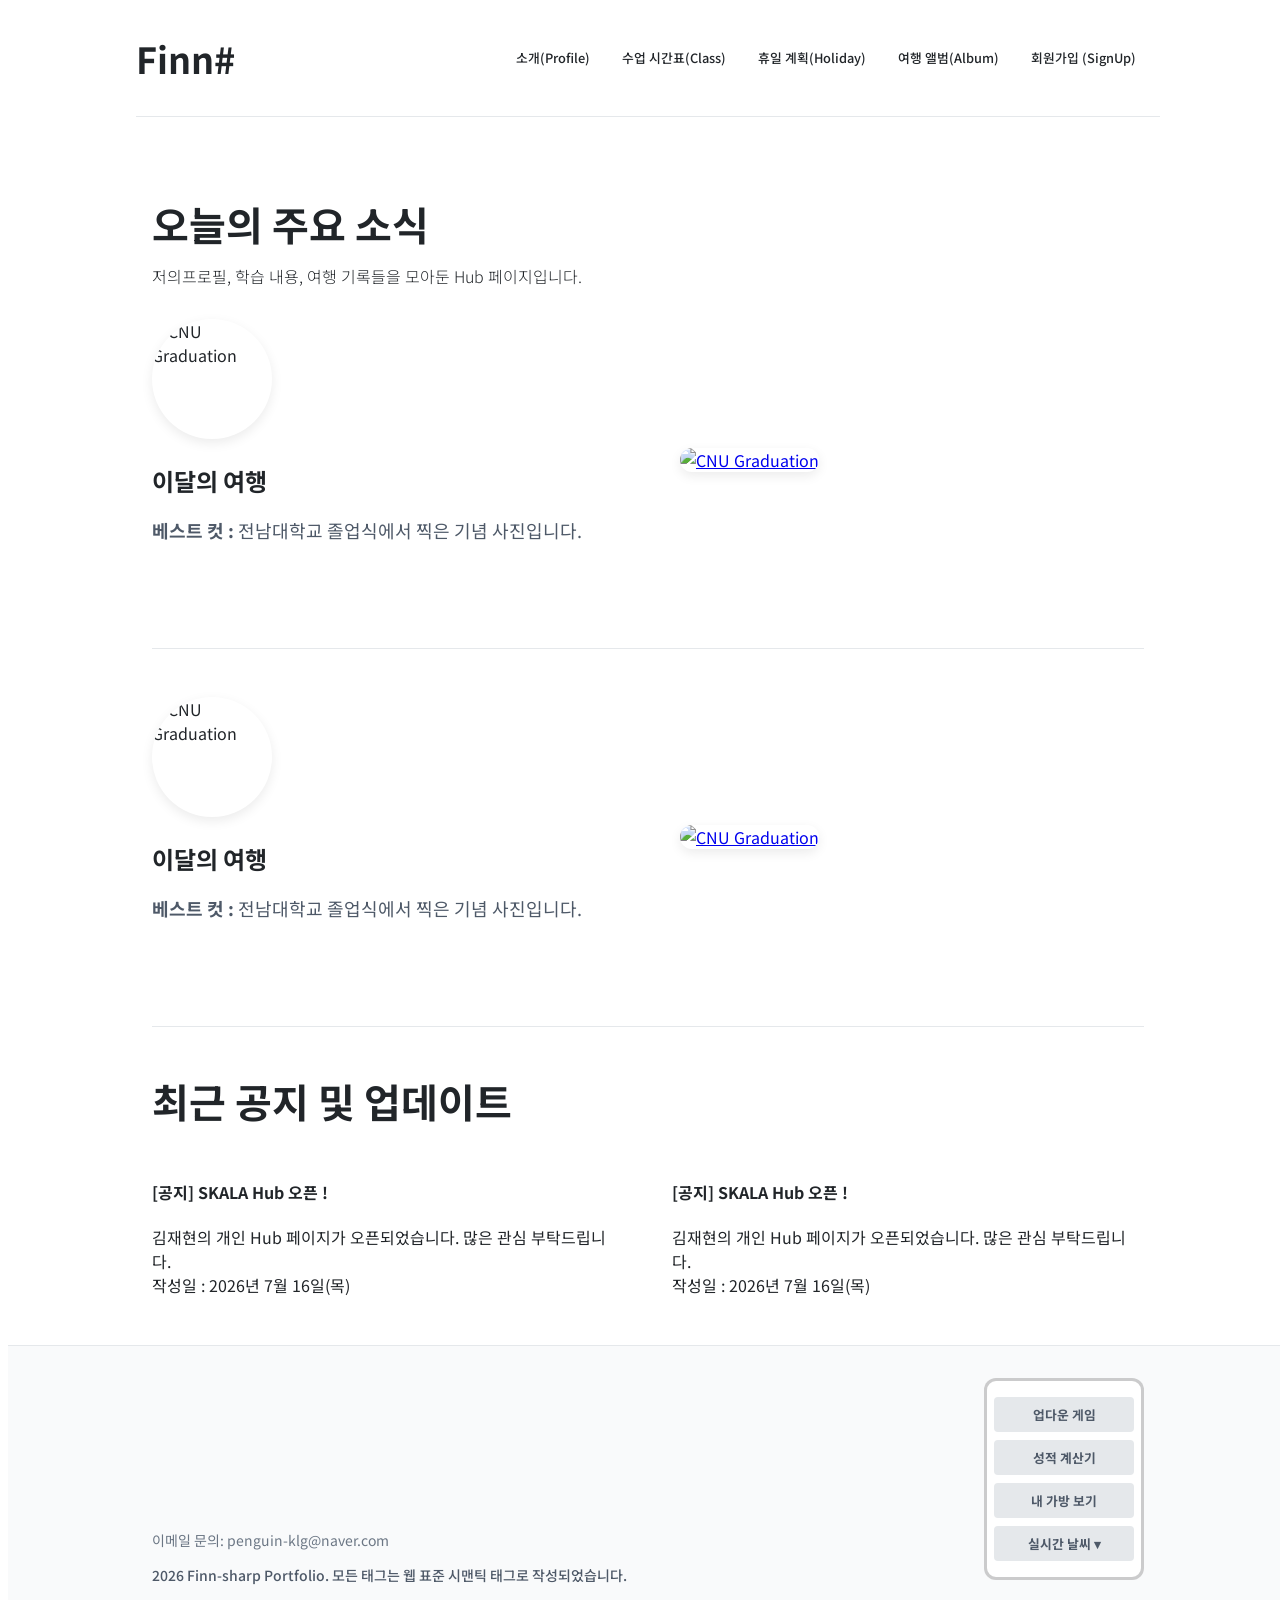
==== commit 162347b9: "[sub3.1] ~ [sub3.6] - Javascript 기능 추가 1. Up-Down 게임: while문과 prompt로 1~50 사이 숫자를 맞출 때까지 Up/Down 힌트와" ====
--- a/html/index.html
+++ b/html/index.html
@@ -69,14 +69,43 @@
     </main>      
     <footer>
         <div class="container">
-            <aside> 
-                <p>Undefined</p>
-            </aside> 
             <div>
                 <p>이메일 문의: penguin-klg@naver.com</p>
                 <p>2026 Finn-sharp Portfolio. 모든 태그는 웹 표준 시맨틱 태그로 작성되었습니다.</p>
             </div>
+            <aside class="footer-btn-container">
+                <button type="button" class="footer-js-btn" onclick="startUpDownGame()">업다운 게임</button>
+                <button type="button" class="footer-js-btn" onclick="calculateGrade()">성적 계산기</button>
+                <button type="button" class="footer-js-btn" onclick="showMyBag()">내 가방 보기</button>
+                <button type="button" class="footer-js-btn weather-toggle" onclick="toggleWeatherBox()">실시간 날씨 ▾</button>
+                <div id="footer-weather-layer" class="footer-weather-layer" style="display: none;">
+                    <p id="current-location-text" style="margin: 0 0 10px 0; font-size: 0.8rem; font-weight: 700; color: #4e5968;">
+                        📍 현재 위치: 위치 확인 중...
+                    </p>
+                    <select id="city-select">
+                        <option value="">-- 도시 선택 --</option>
+                        <option value="seoul" data-lat="37.5665" data-lon="126.9780">대한민국 서울 KR</option>
+                        <option value="tokyo" data-lat="35.6762" data-lon="139.6503">일본 도쿄 JP</option>
+                        <option value="paris" data-lat="48.8566" data-lon="2.3522">프랑스 파리 FR</option>
+                    </select>
+                    <div id="weather-box"></div>
+                </div>
+            </aside>
         </div>
     </footer>
+
+    <!-- 자바스크립트 파일 연동 (기존 경로 유지) -->
+    <script src="../script/upDown.js"></script>
+    <script src="../script/grade.js"></script>
+    <script src="../script/bag.js"></script>
+    <script type="module" src="../script/realtimeInfo.js"></script>
+
+    <script>
+    // 날씨 토글 함수
+    function toggleWeatherBox() {
+        const layer = document.getElementById('footer-weather-layer');
+        layer.style.display = layer.style.display === 'none' ? 'block' : 'none';
+    }
+    </script>
 </body>
 </html>
--- a/css/style.css
+++ b/css/style.css
@@ -93,7 +93,6 @@
     width: auto;
     margin-right: 5px;
 }
-
 fieldset {
     border: 2px solid #212529;
     border-radius: 10px;
@@ -157,19 +156,40 @@
   background-color: #ffffff;  
 }
 
+@keyframes fadeInUp {
+    from {
+        /* 시작 상태 */
+        opacity: 0;           /* 완전히 투명하게 */
+        transform: translateY(20px); /* 원래 위치보다 20px 아래에 위치 */
+    }
+    to {
+        /* 끝 상태 (도착) */
+        opacity: 1;           /* 완전히 또렷하게 */
+        transform: translateY(0);    /* 원래 위치로 원복 */
+    }
+}
+
 .logo a {
   /* layout */
+  display: inline-block;
   z-index: 100;
 
   /* interaction */
   text-decoration:none;
   outline:none;
   color:inherit;
-}
-
+
+  /* animation */
+  animation-name: fadeInUp;       /* 정의한 애니메이션 이름 */
+  animation-duration: 1s;         /* 1초 동안 실행 */
+  animation-timing-function: ease-out; /* 처음엔 빠르고 끝엔 부드럽게 */
+  animation-fill-mode: forwards;
+}
 .logo:hover{
   transform: scale(1.1);
 }
+
+
 
 nav {
   /* layout */
@@ -282,62 +302,129 @@
 }
 
 /* Semantic HTML - <footer> */
+/* --- 기존 스타일 유지 및 클래스 기반 변경 --- */
 footer {
-  margin-top:auto;
+  /* layout */
+  margin-top: auto;
   width: 100%;
   margin: 0 auto;
-  padding: 2rem 0 ; 
-  
-  background-color: #f9fafb; /* 당근마켓 느낌의 은은하고 깔끔한 배경색 */
-  border-top: 1px solid #e5e8eb; /* 상단 구분선 */
-}
-
-footer div{
+  padding: 2rem 0;
+
+  /* skin */
+  background-color: #f9fafb;
+  border-top: 1px solid #e5e8eb;
+}
+
+footer div {
+  /* layout */
   display: flex;
   flex-direction: row;
   justify-content: space-between;
-}
+  align-items: flex-end;
+}
+
 footer div div {
-  order:0;
-  display:inline-block;
+  /* layout */
+  order: 0;
+  display: inline-block;
   margin: 0;
 }
-footer div div p {  
-  /* skin */
+
+footer div div p {
+  /* layout */
   line-height: 1.5;
+
+  /* skin */
   font-size: 0.875rem;
-  color: #6b7684; /* 본문보다 살짝 흐린 회색으로 서브 느낌 부여 */
-}
+  color: #6b7684;
+}
+
 footer div div p:nth-child(2) {
-  color: #4e5968;    
+  /* skin */
+  color: #4e5968;
   font-weight: 500;
 }
 
-footer div aside {
-  /* Temp - Layout */
-  width:200px;
-  height:40px;
-  
-  /* layout */
-  order:1;
+footer div aside.footer-btn-container {
+  /* layout */
+  order: 1;
+  display: flex;
+  flex-direction: column;
+  align-items: center;
+  gap: 8px;
+  width: 160px;
+  padding: 16px 12px;
+  margin-bottom: 20px;
+  position: relative;
+
+  /* skin */
+  border: 3px solid #9697997f;
+  border-radius: 12px;
+  background-color: #ffffff;
+}
+
+.footer-weather-layer {
+  /* layout */
+  position: absolute;
+  bottom: 0;
+  right: calc(100% + 16px);
+  width: 220px;
+  padding: 16px;
+  text-align: left;
+  z-index: 100;
+
+  /* skin */
+  background-color: #ffffff;
+  border: 1px solid #e5e8eb;
+  border-radius: 8px;
+  box-shadow: 0 4px 16px rgba(0, 0, 0, 0.08);
+}
+
+.footer-js-btn {
+  /* layout */
   display: block;
-  align-items: center;
-  padding: 0.25rem 0.5rem;
-  margin-bottom: 0.25rem;
-  
-  /* skin */
+  width: 140px;
+  padding: 0.5rem 0.75rem;
+
+  /* skin */
+  border: none;
   border-radius: 4px;
   background-color: #e5e8eb;
-}
-
-footer div aside p {
-  /* layout */
-  margin: 0;
-  
-  /* skin */
-  font-size: 0.7s5rem;
+  color: #4e5968;
+  font-size: 0.8rem;
   font-weight: 700;
-  text-transform: uppercase;
+  text-align: center;
+  cursor: pointer;
+  transition: background-color 0.2s ease;
+}
+
+.footer-js-btn:hover {
+  /* skin */
+  background-color: #d1d6db;
+  color: #333d4b;
+}
+
+.footer-weather-layer select {
+  /* layout */
+  width: 100%;
+  padding: 6px;
+  margin-top: 4px;
+  margin-bottom: 8px;
+
+  /* skin */
+  border: 1px solid #e5e8eb;
+  border-radius: 4px;
+  font-size: 0.85rem;
+  color: #4e5968;
+  background-color: #ffffff;
+}
+
+#weather-box {
+  /* layout */
+  line-height: 1.5;
+
+  /* skin */
+  font-size: 0.85rem;
   color: #4e5968;
 }
 
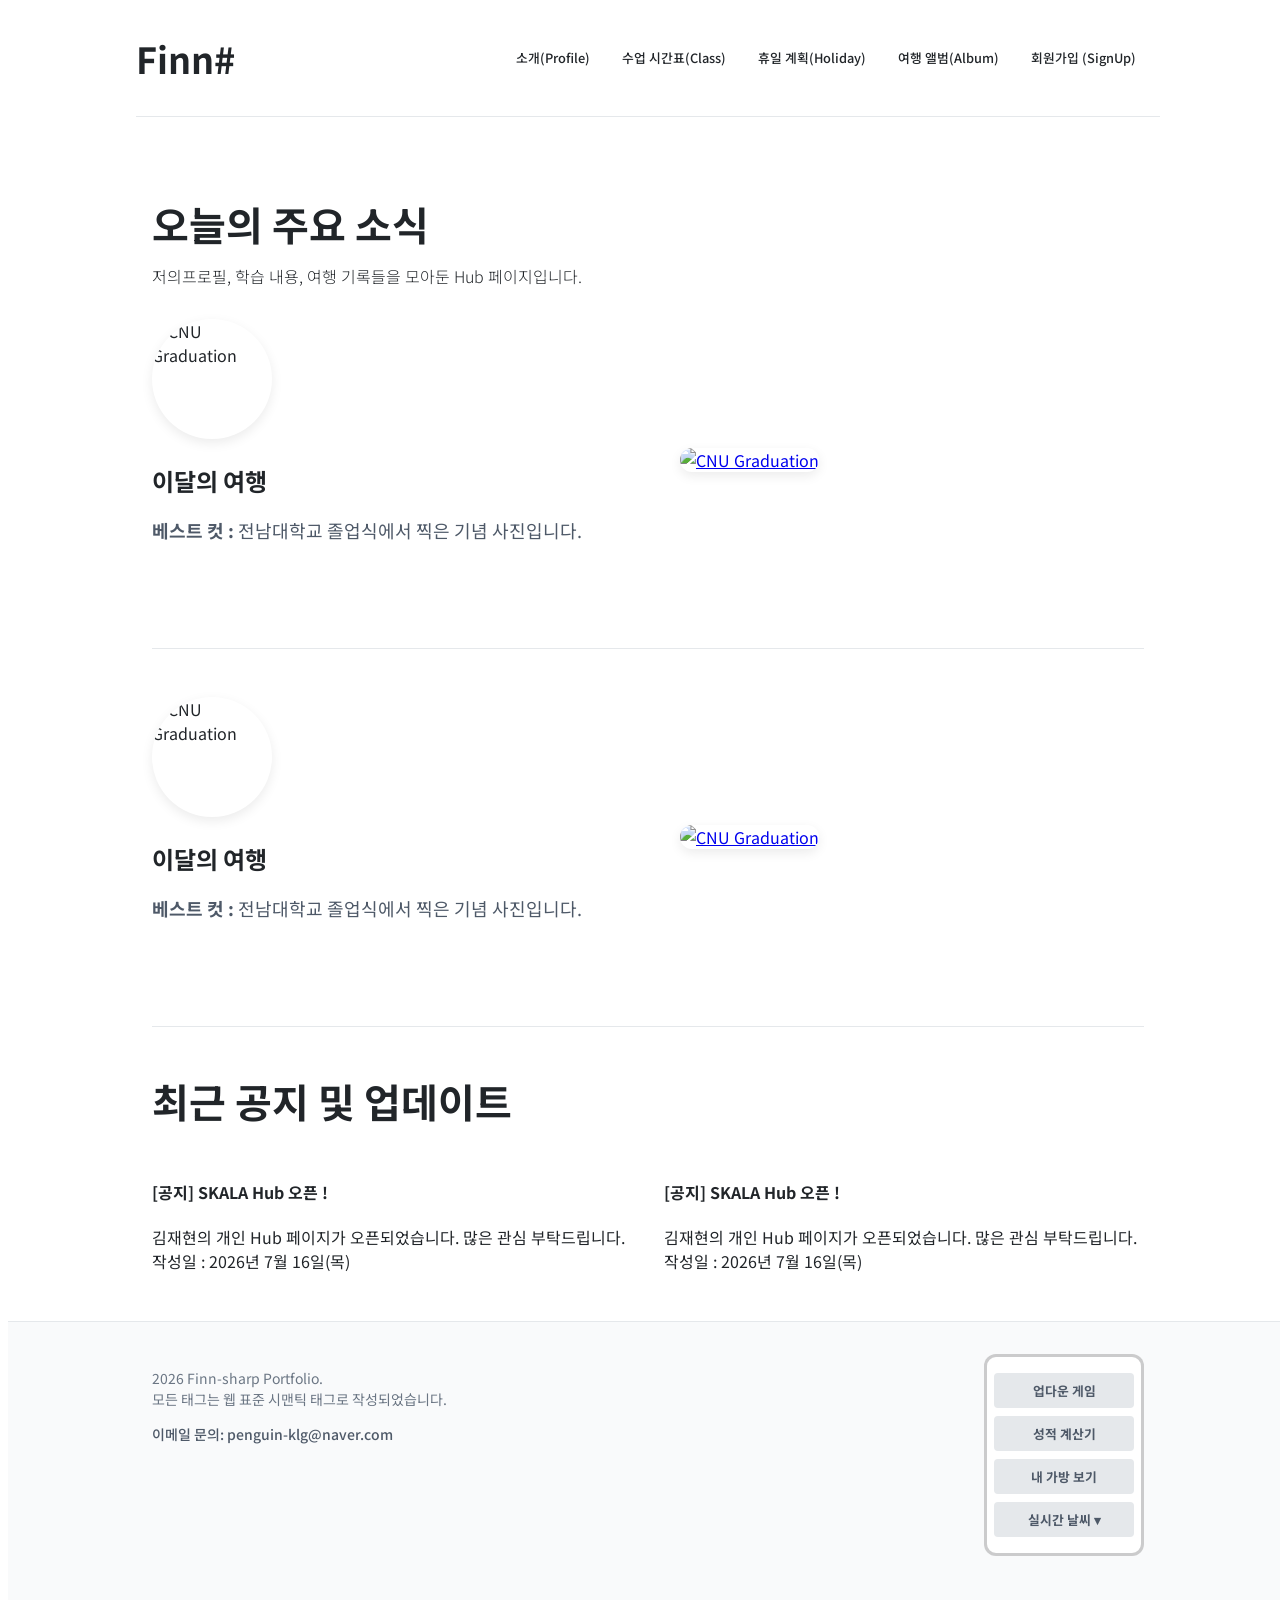
==== commit b27ae85c: "[FIX] - <footer> .footer_info 간격 및 개행 수정 및 기타 HTMl 수정 작업 1. footer info <p>행 배치 수정 2. myTrip.html 본문" ====
--- a/html/index.html
+++ b/html/index.html
@@ -3,7 +3,7 @@
 <head>
     <meta charset="UTF-8">
     <meta name="viewport" content="width=device-width, initial-scale=1.0">
-    <title>Welcome SKALA</title>
+    <title>Finn# - home</title>
     <link rel="stylesheet" href="../css/style.css">
 </head>
 <body>
@@ -69,9 +69,9 @@
     </main>      
     <footer>
         <div class="container">
-            <div>
+            <div class="footer-info">
+                <p>2026 Finn-sharp Portfolio.<br> 모든 태그는 웹 표준 시맨틱 태그로 작성되었습니다.</p>
                 <p>이메일 문의: penguin-klg@naver.com</p>
-                <p>2026 Finn-sharp Portfolio. 모든 태그는 웹 표준 시맨틱 태그로 작성되었습니다.</p>
             </div>
             <aside class="footer-btn-container">
                 <button type="button" class="footer-js-btn" onclick="startUpDownGame()">업다운 게임</button>
--- a/css/style.css
+++ b/css/style.css
@@ -21,7 +21,7 @@
   flex-direction: column;
   width: 100%;
   height: 100%;
-  min-width: 600px;
+  min-width: 300px;
   min-height: 100vh;
   
   /* skin */
@@ -320,13 +320,18 @@
   display: flex;
   flex-direction: row;
   justify-content: space-between;
-  align-items: flex-end;
+  align-items: flex-start;
+}
+
+.footer-info {
+  padding-right:20px;
 }
 
 footer div div {
   /* layout */
   order: 0;
   display: inline-block;
+  align-content: flex-start;
   margin: 0;
 }
 
@@ -510,7 +515,7 @@
   /* layout */
   display: flex;
   flex-wrap: wrap;
-  gap: 3rem;
+  column-gap: 2rem;
 }
 .card_notice_item {
   /* layout */
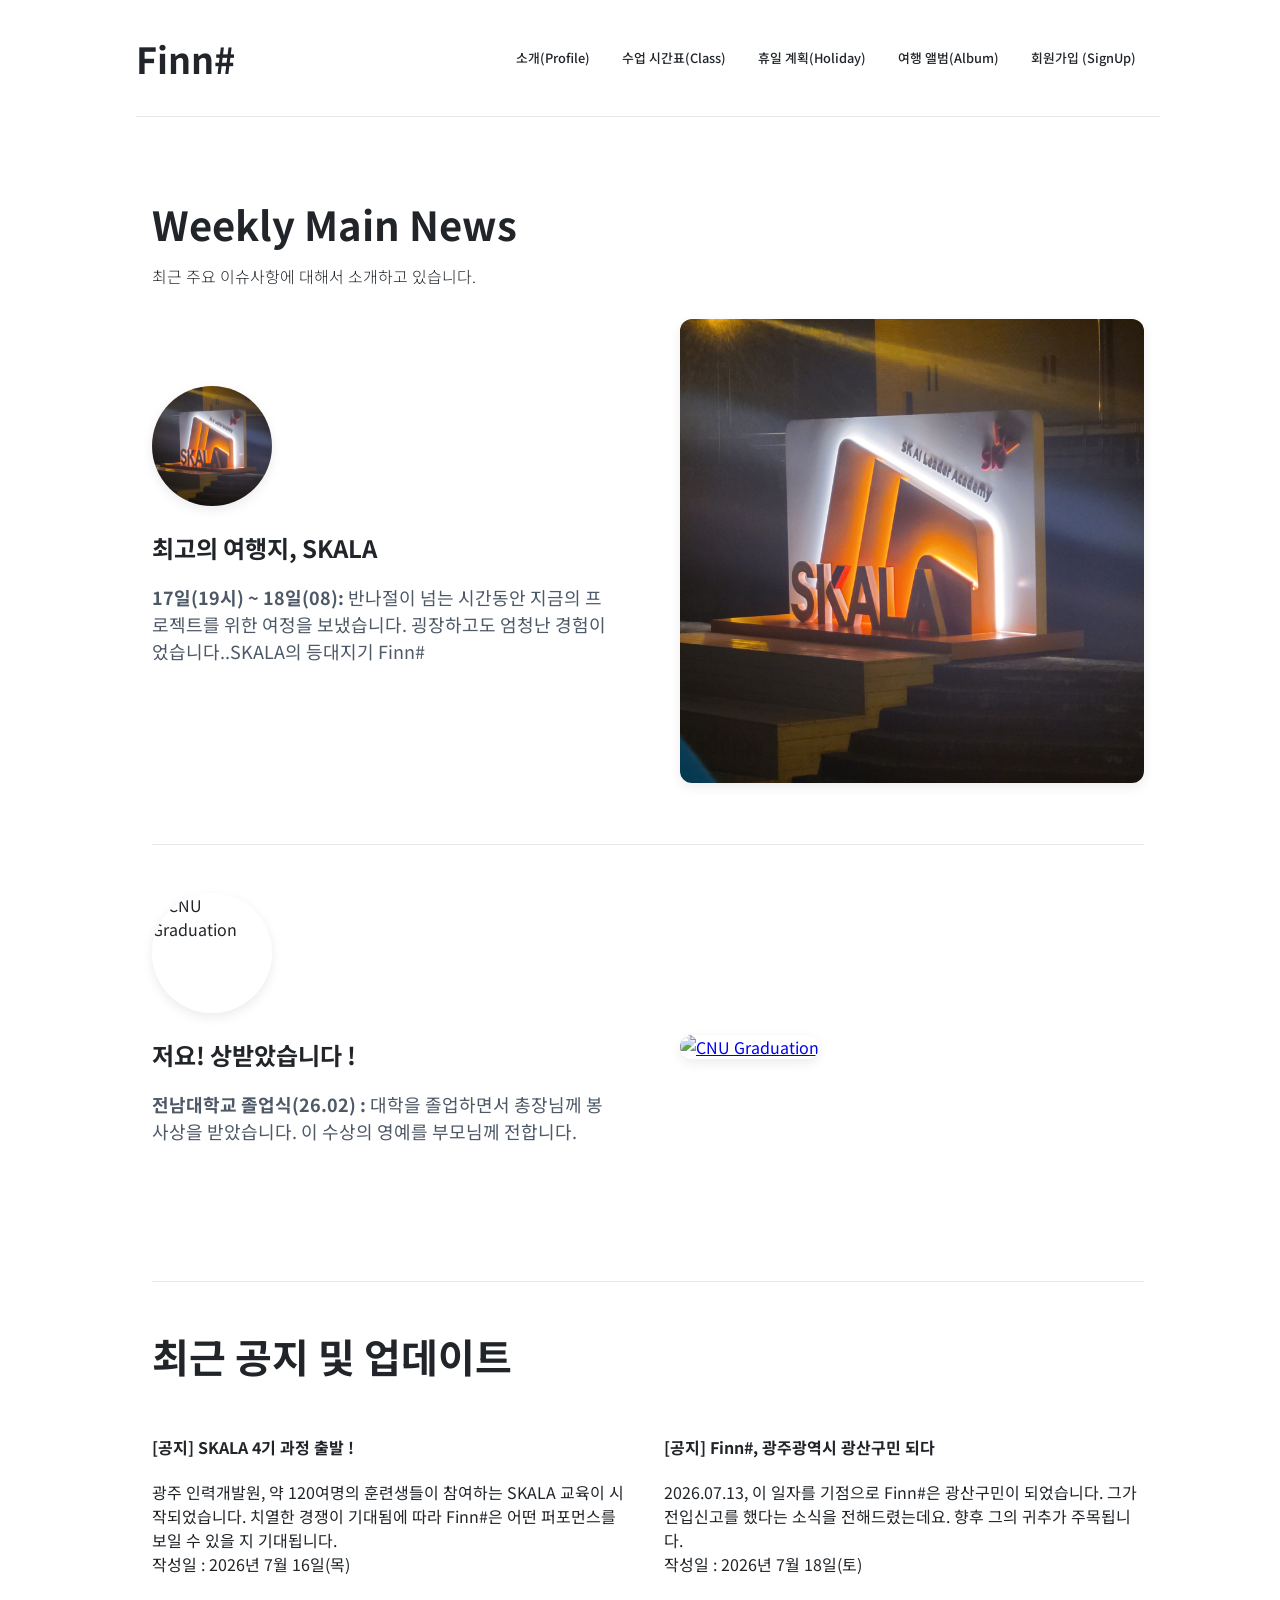
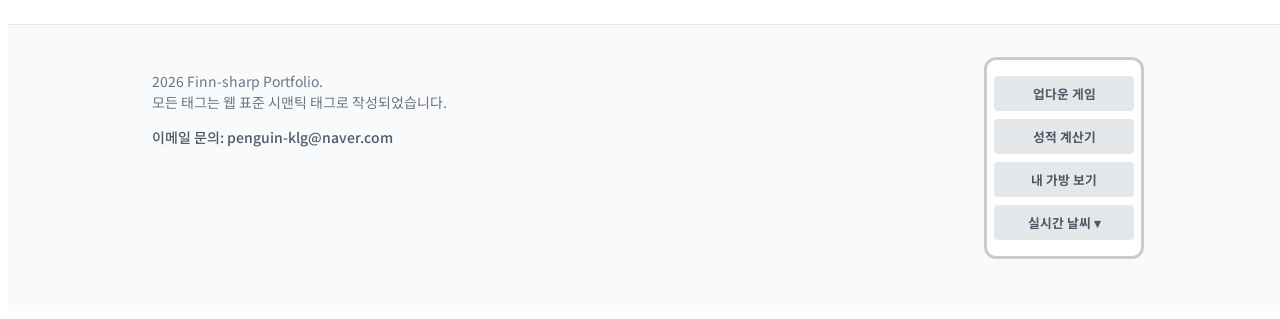
==== commit 05710672: "[UPDATE] - index.html (notice, card) 수정 및 myTrip.html(content 추가)" ====
--- a/html/index.html
+++ b/html/index.html
@@ -23,27 +23,27 @@
     </header>
     <hr>
     <main class="container">
-        <section class="main_title">
-            <h1>오늘의 주요 소식</h1>
-            <p>저의프로필, 학습 내용, 여행 기록들을 모아둔 Hub 페이지입니다.</p>
+        <section class="main_title index-title">
+            <h1>Weekly Main News</h1>
+            <p>최근 주요 이슈사항에 대해서 소개하고 있습니다.</p>
         </section>
-        <section class=""card_info>
+        <section class="card_info">
             <div class="card_info_box">
                 <figure >
-                    <img src="../media/img/graduate.png" alt="CNU Graduation">
-                    <h3><a href="myTrip.html">이달의 여행</a></h3> 
-                    <p><b>베스트 컷 : </b> 전남대학교 졸업식에서 찍은 기념 사진입니다.</p><br>
+                    <img src="../media/img/skala-midnight.png" alt="SKALA Midnight">
+                    <h3><a href="myTrip.html">최고의 여행지, SKALA</a></h3> 
+                    <p><b>17일(19시) ~ 18일(08): </b> 반나절이 넘는 시간동안 지금의 프로젝트를 위한 여정을 보냈습니다. 굉장하고도 엄청난 경험이었습니다..SKALA의 등대지기 Finn#</p><br>
                 </figure>
                 <a class="card_info_image" href="myTrip.html">
-                    <img src="../media/img/graduate.png" alt="CNU Graduation">
+                    <img src="../media/img/skala-midnight.png" alt="SKALA Midnight">
                 </a>
             </div>
             <hr>
             <div class="card_info_box">
                 <figure >
                     <img src="../media/img/graduate.png" alt="CNU Graduation">
-                    <h3><a href="myTrip.html">이달의 여행</a></h3> 
-                    <p><b>베스트 컷 : </b> 전남대학교 졸업식에서 찍은 기념 사진입니다.</p><br>
+                    <h3><a href="myTrip.html">저요! 상받았습니다 !</a></h3> 
+                    <p><b>전남대학교 졸업식(26.02) : </b>대학을 졸업하면서 총장님께 봉사상을 받았습니다. 이 수상의 영예를 부모님께 전합니다.</p><br>
                 </figure>
                 <a class="card_info_image" href="myTrip.html">
                     <img src="../media/img/graduate.png" alt="CNU Graduation">
@@ -56,14 +56,14 @@
         </section>
         <section class="card_notice">    
             <article class="card_notice_item">                
-                    <h4 class="card_notice_title">[공지] SKALA Hub 오픈 !</h4>
-                    <p class="card_notice_summary">김재현의 개인 Hub 페이지가 오픈되었습니다. 많은 관심 부탁드립니다.
+                    <h4 class="card_notice_title">[공지] SKALA 4기 과정 출발 !</h4>
+                    <p class="card_notice_summary">광주 인력개발원, 약 120여명의 훈련생들이 참여하는 SKALA 교육이 시작되었습니다. 치열한 경쟁이 기대됨에 따라 Finn#은 어떤 퍼포먼스를 보일 수 있을 지 기대됩니다.
                     <br>작성일 : 2026년 7월 16일(목)</p>
             </article>
             <article class="card_notice_item">
-                    <h4 class="card_notice_title">[공지] SKALA Hub 오픈 !</h4>
-                    <p class="card_notice_summary">김재현의 개인 Hub 페이지가 오픈되었습니다. 많은 관심 부탁드립니다.
-                    <br>작성일 : 2026년 7월 16일(목)</p>
+                    <h4 class="card_notice_title">[공지] Finn#, 광주광역시 광산구민 되다</h4>
+                    <p class="card_notice_summary">2026.07.13, 이 일자를 기점으로 Finn#은 광산구민이 되었습니다. 그가 전입신고를 했다는 소식을 전해드렸는데요. 향후 그의 귀추가 주목됩니다.
+                    <br>작성일 : 2026년 7월 18일(토)</p>
             </article>
         </section>
     </main>      
